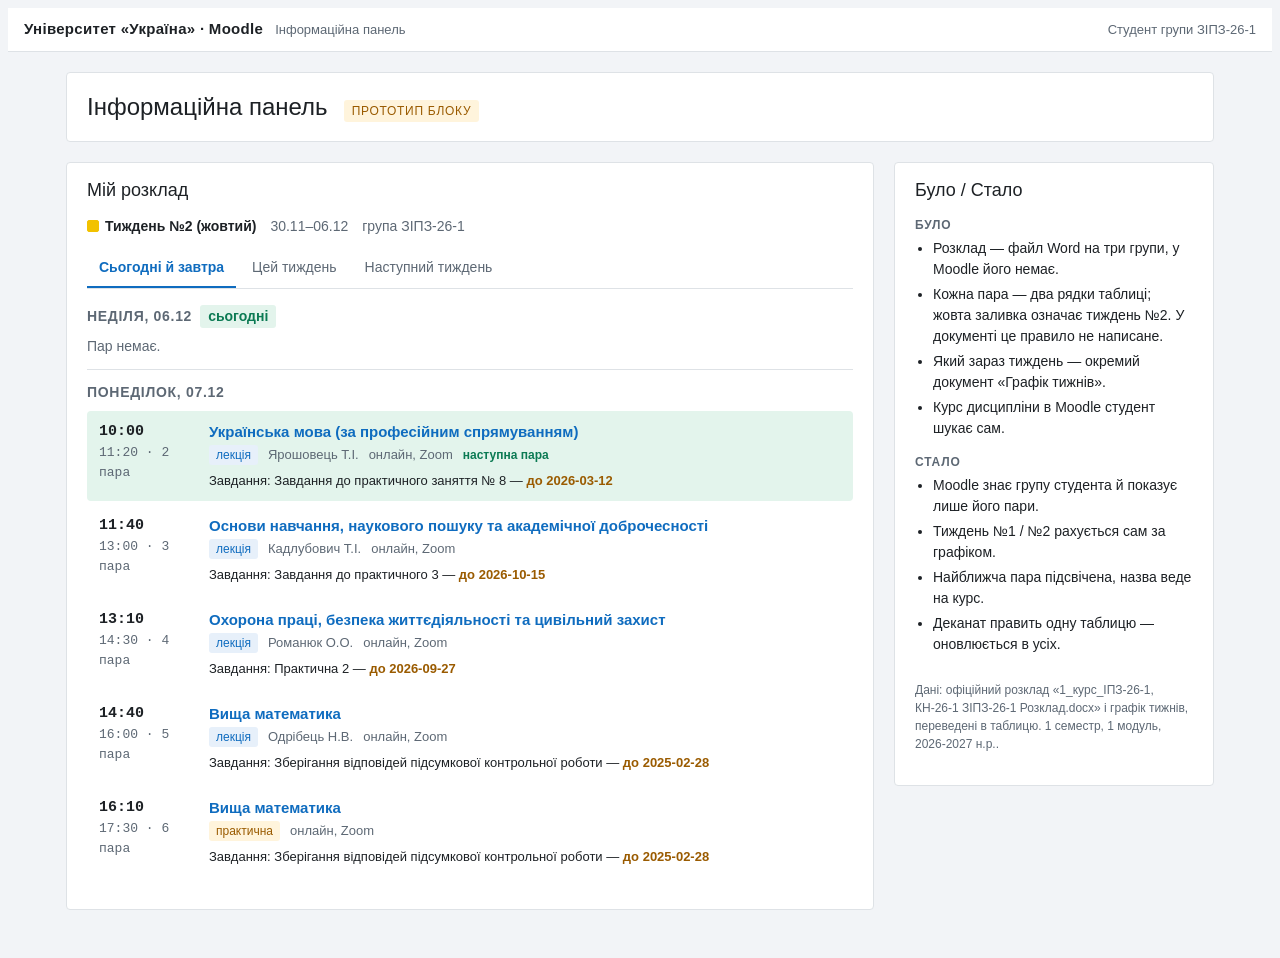
==== index.html @ c7595433 "Emit full index.html for GitHub Pages Co-Authored-By: Claude Opus 5.5 <noreply@anthropic.com>" ====
<!doctype html>
<html lang="uk">
<head>
<meta charset="utf-8">
<meta name="viewport" content="width=device-width, initial-scale=1">
</head>
<body>
<title>Мій розклад у Moodle</title>
<style>
/* Layout: кадр Moodle 3.8 Boost (навбар + заголовок сторінки + блоки), у центрі — новий блок «Мій розклад»; праворуч — «Було / Стало». */
:root {
  --bg: #f2f4f7;
  --surface: #ffffff;
  --line: #dee2e6;
  --fg: #1d2125;
  --muted: #5d6874;
  --accent: #0f6cbf;
  --accent-soft: #e7f0fa;
  --now: #0b7a53;
  --now-soft: #e3f4ec;
  --warn: #9a5b00;
  --warn-soft: #fff4dc;
  --yellow: #f2c200;
  --font: -apple-system, BlinkMacSystemFont, "Segoe UI", Roboto, "Helvetica Neue", Arial, sans-serif;
  --mono: "SFMono-Regular", Consolas, "Liberation Mono", monospace;
}
@media (prefers-color-scheme: dark) {
  :root:not([data-theme="light"]) {
    --bg: #15191e; --surface: #1e242b; --line: #333c46; --fg: #e6e9ec; --muted: #9aa5b1;
    --accent: #6cb1ff; --accent-soft: #1d3149; --now: #4fd1a0; --now-soft: #173a2e;
    --warn: #f0b860; --warn-soft: #3a2e17; --yellow: #d9ae00; color-scheme: dark;
  }
}
:root[data-theme="dark"] {
  --bg: #15191e; --surface: #1e242b; --line: #333c46; --fg: #e6e9ec; --muted: #9aa5b1;
  --accent: #6cb1ff; --accent-soft: #1d3149; --now: #4fd1a0; --now-soft: #173a2e;
  --warn: #f0b860; --warn-soft: #3a2e17; --yellow: #d9ae00; color-scheme: dark;
}
* { box-sizing: border-box; }
body { background: var(--bg); color: var(--fg); font: 15px/1.5 var(--font); }
a { color: var(--accent); }
a:focus-visible, button:focus-visible { outline: 2px solid var(--accent); outline-offset: 2px; }

.navbar { background: var(--surface); border-bottom: 1px solid var(--line); padding: 10px 16px; display: flex; align-items: center; gap: 12px; flex-wrap: wrap; }
.brand { font-weight: 700; letter-spacing: .02em; }
.crumbs { color: var(--muted); font-size: 13px; }
.navbar .user { margin-left: auto; color: var(--muted); font-size: 13px; }

.page { max-width: 1180px; margin: 0 auto; padding-inline: 16px; padding-block: 20px 40px; display: grid; grid-template-columns: minmax(0, 1fr) 320px; gap: 20px; align-items: start; }
@media (max-width: 900px) { .page { grid-template-columns: minmax(0, 1fr); } }

.header { grid-column: 1 / -1; background: var(--surface); border: 1px solid var(--line); border-radius: 4px; padding: 16px 20px; display: flex; flex-wrap: wrap; gap: 6px 16px; align-items: baseline; }
.header h1 { margin: 0; font-size: 24px; font-weight: 500; text-wrap: balance; }
.header .pill { font-size: 12px; text-transform: uppercase; letter-spacing: .06em; background: var(--warn-soft); color: var(--warn); padding: 2px 8px; border-radius: 3px; }

.block { background: var(--surface); border: 1px solid var(--line); border-radius: 4px; min-width: 0; }
.block > h2 { margin: 0; padding: 14px 20px 0; font-size: 18px; font-weight: 500; }
.block-body { padding: 12px 20px 20px; }

.weekline { display: flex; flex-wrap: wrap; gap: 8px 14px; align-items: center; color: var(--muted); font-size: 14px; }
.weekchip { display: inline-flex; align-items: center; gap: 6px; font-weight: 600; color: var(--fg); }
.weekchip i { width: 12px; height: 12px; border-radius: 2px; border: 1px solid var(--line); display: inline-block; }
.weekchip i.w2 { background: var(--yellow); border-color: var(--yellow); }
.weekchip i.w1 { background: var(--surface); }

.tabs { display: flex; gap: 4px; border-bottom: 1px solid var(--line); margin-block: 12px 4px; flex-wrap: wrap; }
.tabs button { font: inherit; font-size: 14px; background: none; border: 0; border-bottom: 2px solid transparent; padding: 8px 12px; color: var(--muted); cursor: pointer; }
.tabs button[aria-selected="true"] { color: var(--accent); border-bottom-color: var(--accent); font-weight: 600; }

.day { padding-block: 12px; border-bottom: 1px solid var(--line); }
.day:last-child { border-bottom: 0; }
.day h3 { margin: 0 0 8px; font-size: 14px; font-weight: 600; text-transform: uppercase; letter-spacing: .05em; color: var(--muted); display: flex; gap: 8px; align-items: center; }
.day h3 .today { color: var(--now); background: var(--now-soft); text-transform: none; letter-spacing: 0; font-weight: 600; padding: 1px 8px; border-radius: 3px; }
.empty { color: var(--muted); font-size: 14px; margin: 0; }

.lesson { display: grid; grid-template-columns: 96px minmax(0, 1fr); gap: 4px 14px; padding: 10px 12px; border-radius: 4px; }
.lesson + .lesson { margin-top: 4px; }
.lesson.next { background: var(--now-soft); }
.lesson.past { opacity: .55; }
.time { font-family: var(--mono); font-variant-numeric: tabular-nums; font-size: 13px; color: var(--muted); }
.time b { display: block; color: var(--fg); font-size: 15px; font-weight: 600; }
.what { min-width: 0; }
.what a.title, .what span.title { font-weight: 600; text-decoration: none; }
.what a.title:hover { text-decoration: underline; }
.meta { display: flex; flex-wrap: wrap; gap: 6px 10px; align-items: center; font-size: 13px; color: var(--muted); margin-top: 2px; }
.kind { font-size: 12px; padding: 1px 7px; border-radius: 3px; background: var(--accent-soft); color: var(--accent); }
.kind.prac { background: var(--warn-soft); color: var(--warn); }
.nowtag { font-size: 12px; font-weight: 700; color: var(--now); }
.task { margin-top: 6px; font-size: 13px; }
.task b { color: var(--warn); }

.aside { display: grid; gap: 20px; }
.compare { display: grid; gap: 14px; font-size: 14px; }
.compare h4 { margin: 0 0 4px; font-size: 12px; text-transform: uppercase; letter-spacing: .07em; color: var(--muted); }
.compare ul { margin: 0; padding-left: 18px; display: grid; gap: 4px; }
.source { font-size: 12px; color: var(--muted); word-break: break-word; }
@media (prefers-reduced-motion: no-preference) { .tabs button { transition: color .15s, border-color .15s; } }
</style>

<nav class="navbar">
  <span class="brand">Університет «Україна» · Moodle</span>
  <span class="crumbs">Інформаційна панель</span>
  <span class="user" id="who"></span>
</nav>

<main class="page">
  <header class="header">
    <h1>Інформаційна панель</h1>
    <span class="pill">Прототип блоку</span>
  </header>

  <section class="block" aria-labelledby="h-rozklad">
    <h2 id="h-rozklad">Мій розклад</h2>
    <div class="block-body">
      <div class="weekline" id="weekline"></div>
      <div class="tabs" role="tablist">
        <button role="tab" id="tab-today" aria-selected="true" data-view="today">Сьогодні й завтра</button>
        <button role="tab" id="tab-week" aria-selected="false" data-view="week">Цей тиждень</button>
        <button role="tab" id="tab-next" aria-selected="false" data-view="next">Наступний тиждень</button>
      </div>
      <div id="days"></div>
    </div>
  </section>

  <aside class="aside">
    <section class="block" aria-labelledby="h-compare">
      <h2 id="h-compare">Було / Стало</h2>
      <div class="block-body compare">
        <div>
          <h4>Було</h4>
          <ul>
            <li>Розклад — файл Word на три групи, у Moodle його немає.</li>
            <li>Кожна пара — два рядки таблиці; жовта заливка означає тиждень №2. У документі це правило не написане.</li>
            <li>Який зараз тиждень — окремий документ «Графік тижнів».</li>
            <li>Курс дисципліни в Moodle студент шукає сам.</li>
          </ul>
        </div>
        <div>
          <h4>Стало</h4>
          <ul>
            <li>Moodle знає групу студента й показує лише його пари.</li>
            <li>Тиждень №1 / №2 рахується сам за графіком.</li>
            <li>Найближча пара підсвічена, назва веде на курс.</li>
            <li>Деканат править одну таблицю — оновлюється в усіх.</li>
          </ul>
        </div>
        <p class="source" id="source"></p>
      </div>
    </section>
  </aside>
</main>

<script>
const DATA = {"group": "ЗІПЗ-26-1", "moodle": "https://vo.uu.edu.ua", "semester": {"name": "1 семестр, 1 модуль, 2026-2027 н.р.", "starts": "2026-09-02", "ends": "2026-12-13"}, "bells": {"1": "08:30-09:50", "2": "10:00-11:20", "3": "11:40-13:00", "4": "13:10-14:30", "5": "14:40-16:00", "6": "16:10-17:30"}, "weeks": [{"start": "2026-09-02", "end": "2026-09-06", "week": 1}, {"start": "2026-09-07", "end": "2026-09-13", "week": 2}, {"start": "2026-09-14", "end": "2026-09-20", "week": 1}, {"start": "2026-09-21", "end": "2026-09-27", "week": 2}, {"start": "2026-09-28", "end": "2026-10-04", "week": 1}, {"start": "2026-10-05", "end": "2026-10-11", "week": 2}, {"start": "2026-10-12", "end": "2026-10-18", "week": 1}, {"start": "2026-10-19", "end": "2026-10-25", "week": 2}, {"start": "2026-10-26", "end": "2026-11-01", "week": 1}, {"start": "2026-11-02", "end": "2026-11-08", "week": 2}, {"start": "2026-11-09", "end": "2026-11-15", "week": 1}, {"start": "2026-11-16", "end": "2026-11-22", "week": 2}, {"start": "2026-11-23", "end": "2026-11-29", "week": 1}, {"start": "2026-11-30", "end": "2026-12-06", "week": 2}, {"start": "2026-12-07", "end": "2026-12-13", "week": 1}], "lessons": [{"day": "пн", "pair": 2, "week": 1, "discipline": "Українська мова (за професійним спрямуванням)", "kind": "лекція", "teacher": "Ярошовець Т.І.", "online": true, "course": 22024, "task": {"title": "Завдання до практичного заняття № 8", "due": "2026-03-12T23:00:00+02:00"}}, {"day": "пн", "pair": 2, "week": 2, "discipline": "Інформаційні технології", "kind": "лекція", "teacher": "Богун Р.І.", "online": true, "course": 21498, "task": {"title": "Практична робота №1", "due": "2026-10-04T23:59:00+03:00"}}, {"day": "пн", "pair": 3, "week": null, "discipline": "Основи навчання, наукового пошуку та академічної доброчесності", "kind": "лекція", "teacher": "Кадлубович Т.І.", "online": true, "course": 30426, "task": {"title": "Завдання до практичного 3", "due": "2026-10-15T16:00:00+03:00"}}, {"day": "пн", "pair": 4, "week": null, "discipline": "Охорона праці, безпека життєдіяльності та цивільний захист", "kind": "лекція", "teacher": "Романюк О.О.", "online": true, "course": 21254, "task": {"title": "Практична 2", "due": "2026-09-27T23:59:00+03:00"}}, {"day": "пн", "pair": 5, "week": null, "discipline": "Вища математика", "kind": "лекція", "teacher": "Одрібець Н.В.", "online": true, "course": 213, "task": {"title": "Зберігання відповідей підсумкової контрольної роботи", "due": "2025-02-28T23:59:00+02:00"}}, {"day": "пн", "pair": 6, "week": null, "discipline": "Вища математика", "kind": "практична", "teacher": "", "online": true, "course": 213, "task": {"title": "Зберігання відповідей підсумкової контрольної роботи", "due": "2025-02-28T23:59:00+02:00"}}, {"day": "вт", "pair": 2, "week": null, "discipline": "Основи програмування", "kind": "лекція", "teacher": "Веденєєва О.А.", "online": true, "course": 18347, "task": null}, {"day": "ср", "pair": 2, "week": 1, "discipline": "Інформаційні технології", "kind": "практична", "teacher": "Богун Р.І.", "online": true, "course": 21498, "task": {"title": "Практична робота №1", "due": "2026-10-04T23:59:00+03:00"}}, {"day": "ср", "pair": 2, "week": 2, "discipline": "Охорона праці, безпека життєдіяльності та цивільний захист", "kind": "практична", "teacher": "Романюк О.О.", "online": true, "course": 21254, "task": {"title": "Практична 2", "due": "2026-09-27T23:59:00+03:00"}}, {"day": "ср", "pair": 3, "week": 1, "discipline": "Українська мова (за професійним спрямуванням)", "kind": "практична", "teacher": "Калинюк Н.В.", "online": true, "course": 22024, "task": {"title": "Завдання до практичного заняття № 8", "due": "2026-03-12T23:00:00+02:00"}}, {"day": "чт", "pair": 2, "week": null, "discipline": "Основи програмування", "kind": "практична", "teacher": "Веденєєва О.А.", "online": true, "course": 18347, "task": null}, {"day": "чт", "pair": 3, "week": 1, "discipline": "Основи навчання, наукового пошуку та академічної доброчесності", "kind": "практична", "teacher": "Кадлубович Т.І.", "online": true, "course": 30426, "task": {"title": "Завдання до практичного 3", "due": "2026-10-15T16:00:00+03:00"}}, {"day": "чт", "pair": 4, "week": 1, "discipline": "Вступ до спеціальності ІПЗ", "kind": "практична", "teacher": "Чорнокозинський К.С.", "online": true, "course": 30083, "task": {"title": "[Командна Лабораторна] №1 Формування команди та паспорт продукту", "due": "2026-10-15T00:00:00+03:00"}}, {"day": "чт", "pair": 5, "week": null, "discipline": "Вступ до спеціальності ІПЗ", "kind": "лекція", "teacher": "Чорнокозинський К.С.", "online": true, "course": 30083, "task": {"title": "[Командна Лабораторна] №1 Формування команди та паспорт продукту", "due": "2026-10-15T00:00:00+03:00"}}, {"day": "пт", "pair": 3, "week": 2, "discipline": "Іноземна мова", "kind": "практична", "teacher": "Калинюк Н.В.", "online": true, "course": 30916, "task": {"title": "Task 1 Read and translate the text 1. Make a colour analysis of this text. Make up a list of key/unknown words (phrases) to the text. Complete all tasks and attach them as separate files.", "due": "2026-11-01T00:00:00+02:00"}}], "source": "1_курс_ІПЗ-26-1, КН-26-1 ЗІПЗ-26-1 Розклад.docx"};
const DAYS = ["пн", "вт", "ср", "чт", "пт", "сб", "нд"];
const DAY_NAMES = ["Понеділок", "Вівторок", "Середа", "Четвер", "Пʼятниця", "Субота", "Неділя"];
const pad = n => String(n).padStart(2, "0");
const ymd = d => `${d.getFullYear()}-${pad(d.getMonth() + 1)}-${pad(d.getDate())}`;
const dm = d => `${pad(d.getDate())}.${pad(d.getMonth() + 1)}`;
const addDays = (d, n) => { const x = new Date(d); x.setDate(x.getDate() + n); return x; };
const mondayOf = d => addDays(new Date(d.getFullYear(), d.getMonth(), d.getDate()), -((d.getDay() + 6) % 7));
const esc = s => String(s).replace(/[&<>"]/g, c => ({ "&": "&amp;", "<": "&lt;", ">": "&gt;", '"': "&quot;" }[c]));

function weekNo(d) {
  const key = ymd(d);
  const p = DATA.weeks.find(w => w.start <= key && key <= w.end);
  return p ? p.week : null;
}
function inSemester(d) { const k = ymd(d); return DATA.semester.starts <= k && k <= DATA.semester.ends; }

function lessonsOn(d) {
  if (!inSemester(d)) return null;
  const wn = weekNo(d);
  const code = DAYS[(d.getDay() + 6) % 7];
  return DATA.lessons
    .filter(l => l.day === code && (l.week == null || l.week === wn))
    .sort((a, b) => a.pair - b.pair);
}

function bell(pair) { const [s, e] = String(DATA.bells[pair] || "").split("-"); return { s: s || "", e: e || "" }; }

function startAt(d, pair) { const [h, m] = bell(pair).s.split(":").map(Number); const x = new Date(d); x.setHours(h, m, 0, 0); return x; }
function endAt(d, pair) { const [h, m] = bell(pair).e.split(":").map(Number); const x = new Date(d); x.setHours(h, m, 0, 0); return x; }

function renderDay(d, now, nextKey) {
  const list = lessonsOn(d);
  const isToday = ymd(d) === ymd(now);
  const head = `<h3>${DAY_NAMES[(d.getDay() + 6) % 7]}, ${dm(d)}${isToday ? ' <span class="today">сьогодні</span>' : ""}</h3>`;
  if (list === null) return `<div class="day">${head}<p class="empty">Поза межами семестру в графіку.</p></div>`;
  if (!list.length) return `<div class="day">${head}<p class="empty">Пар немає.</p></div>`;
  const rows = list.map(l => {
    const b = bell(l.pair);
    const key = `${ymd(d)}#${l.pair}`;
    const past = endAt(d, l.pair) < now;
    const cls = key === nextKey ? "lesson next" : past ? "lesson past" : "lesson";
    const title = l.course
      ? `<a class="title" href="${DATA.moodle}/course/view.php?id=${l.course}" target="_blank" rel="noopener">${esc(l.discipline)}</a>`
      : `<span class="title">${esc(l.discipline)}</span>`;
    const kind = `<span class="kind${/практ|лаб/.test(l.kind) ? " prac" : ""}">${esc(l.kind)}</span>`;
    const teacher = l.teacher ? `<span>${esc(l.teacher)}</span>` : "";
    const online = l.online ? `<span>онлайн, Zoom</span>` : "";
    const tag = key === nextKey ? `<span class="nowtag">${startAt(d, l.pair) <= now ? "іде зараз" : "наступна пара"}</span>` : "";
    const task = l.task ? `<div class="task">Завдання: ${esc(l.task.title)} — <b>до ${esc(String(l.task.due).slice(0, 10))}</b></div>` : "";
    return `<div class="${cls}">
      <div class="time"><b>${b.s}</b>${b.e} · ${l.pair} пара</div>
      <div class="what">${title}<div class="meta">${kind}${teacher}${online}${tag}</div>${task}</div>
    </div>`;
  }).join("");
  return `<div class="day">${head}${rows}</div>`;
}

function findNext(now) {
  for (let i = 0; i < 21; i++) {
    const d = addDays(new Date(now.getFullYear(), now.getMonth(), now.getDate()), i);
    const list = lessonsOn(d) || [];
    for (const l of list) if (endAt(d, l.pair) >= now) return `${ymd(d)}#${l.pair}`;
  }
  return null;
}

let view = "today";
try { view = localStorage.getItem("rozklad-view") || "today"; } catch (e) {}

function render() {
  const now = new Date();
  const nextKey = findNext(now);
  const mon = mondayOf(now);
  let dates;
  if (view === "today") dates = [now, addDays(now, 1)];
  else if (view === "week") dates = [0, 1, 2, 3, 4, 5].map(i => addDays(mon, i));
  else dates = [0, 1, 2, 3, 4, 5].map(i => addDays(mon, 7 + i));

  const ref = view === "next" ? addDays(mon, 7) : now;
  const wn = weekNo(ref);
  const wm = mondayOf(ref);
  const chip = wn
    ? `<span class="weekchip"><i class="w${wn}"></i>Тиждень №${wn}${wn === 2 ? " (жовтий)" : " (білий)"}</span>`
    : `<span class="weekchip">Тиждень поза графіком</span>`;
  document.getElementById("weekline").innerHTML =
    `${chip}<span>${dm(wm)}–${dm(addDays(wm, 6))}</span><span>група ${esc(DATA.group)}</span>`;

  document.getElementById("days").innerHTML = dates.map(d => renderDay(d, now, nextKey)).join("");
  document.querySelectorAll(".tabs button").forEach(b => b.setAttribute("aria-selected", String(b.dataset.view === view)));
}

document.querySelectorAll(".tabs button").forEach(b => b.addEventListener("click", () => {
  view = b.dataset.view;
  try { localStorage.setItem("rozklad-view", view); } catch (e) {}
  render();
}));

document.getElementById("who").textContent = `Студент групи ${DATA.group}`;
document.getElementById("source").textContent =
  `Дані: офіційний розклад «${DATA.source}» і графік тижнів, переведені в таблицю. ${DATA.semester.name}.`;
render();
setInterval(render, 60000);
</script>

</body>
</html>
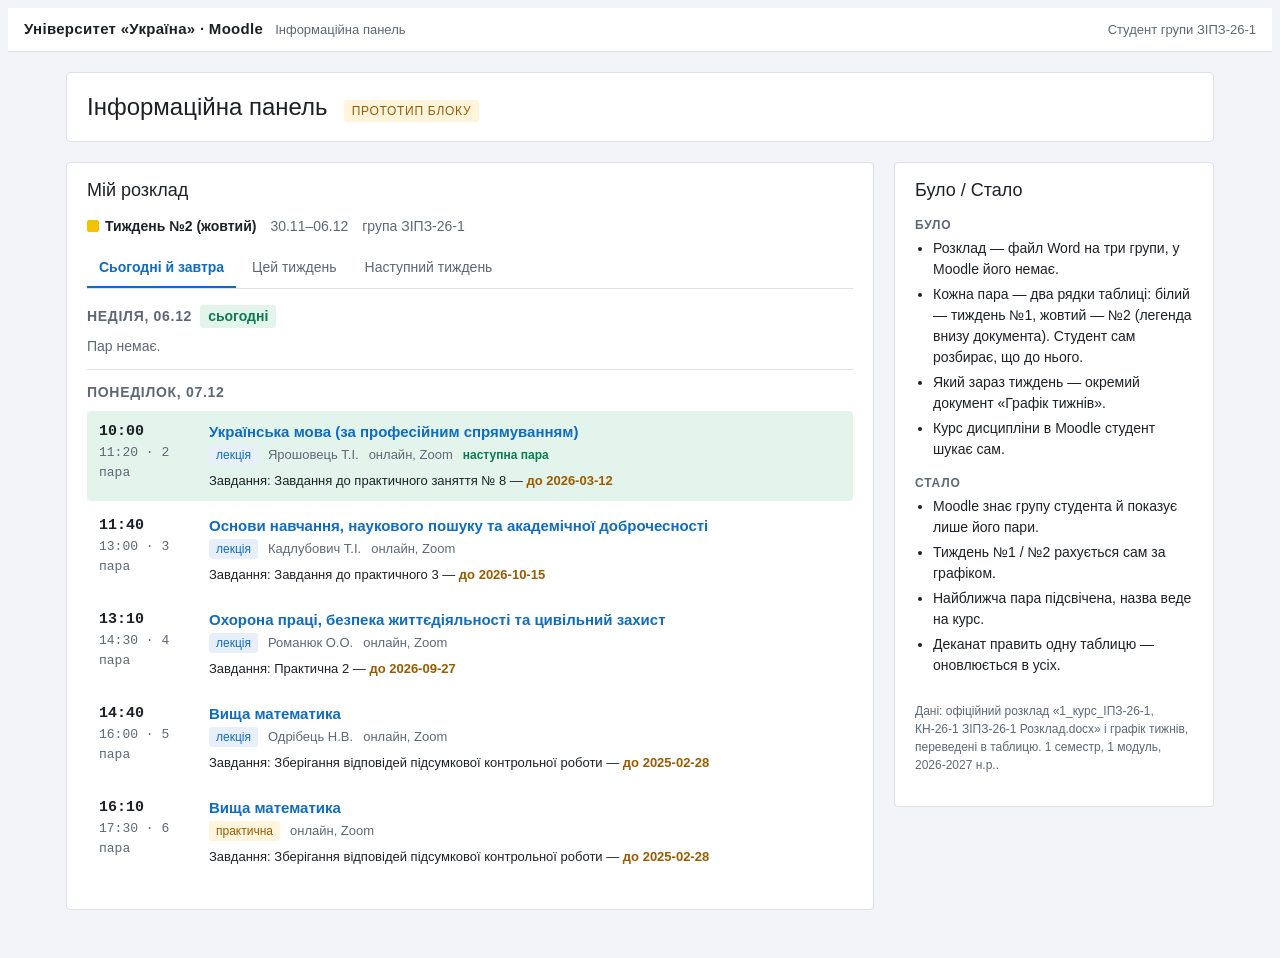
==== commit e046b8c3: "Timetable portal prototype: methodist, teacher and student roles kabinet.html (artifact) / admin.htm" ====
--- a/index.html
+++ b/index.html
@@ -130,7 +130,7 @@
           <h4>Було</h4>
           <ul>
             <li>Розклад — файл Word на три групи, у Moodle його немає.</li>
-            <li>Кожна пара — два рядки таблиці; жовта заливка означає тиждень №2. У документі це правило не написане.</li>
+            <li>Кожна пара — два рядки таблиці: білий — тиждень №1, жовтий — №2 (легенда внизу документа). Студент сам розбирає, що до нього.</li>
             <li>Який зараз тиждень — окремий документ «Графік тижнів».</li>
             <li>Курс дисципліни в Moodle студент шукає сам.</li>
           </ul>
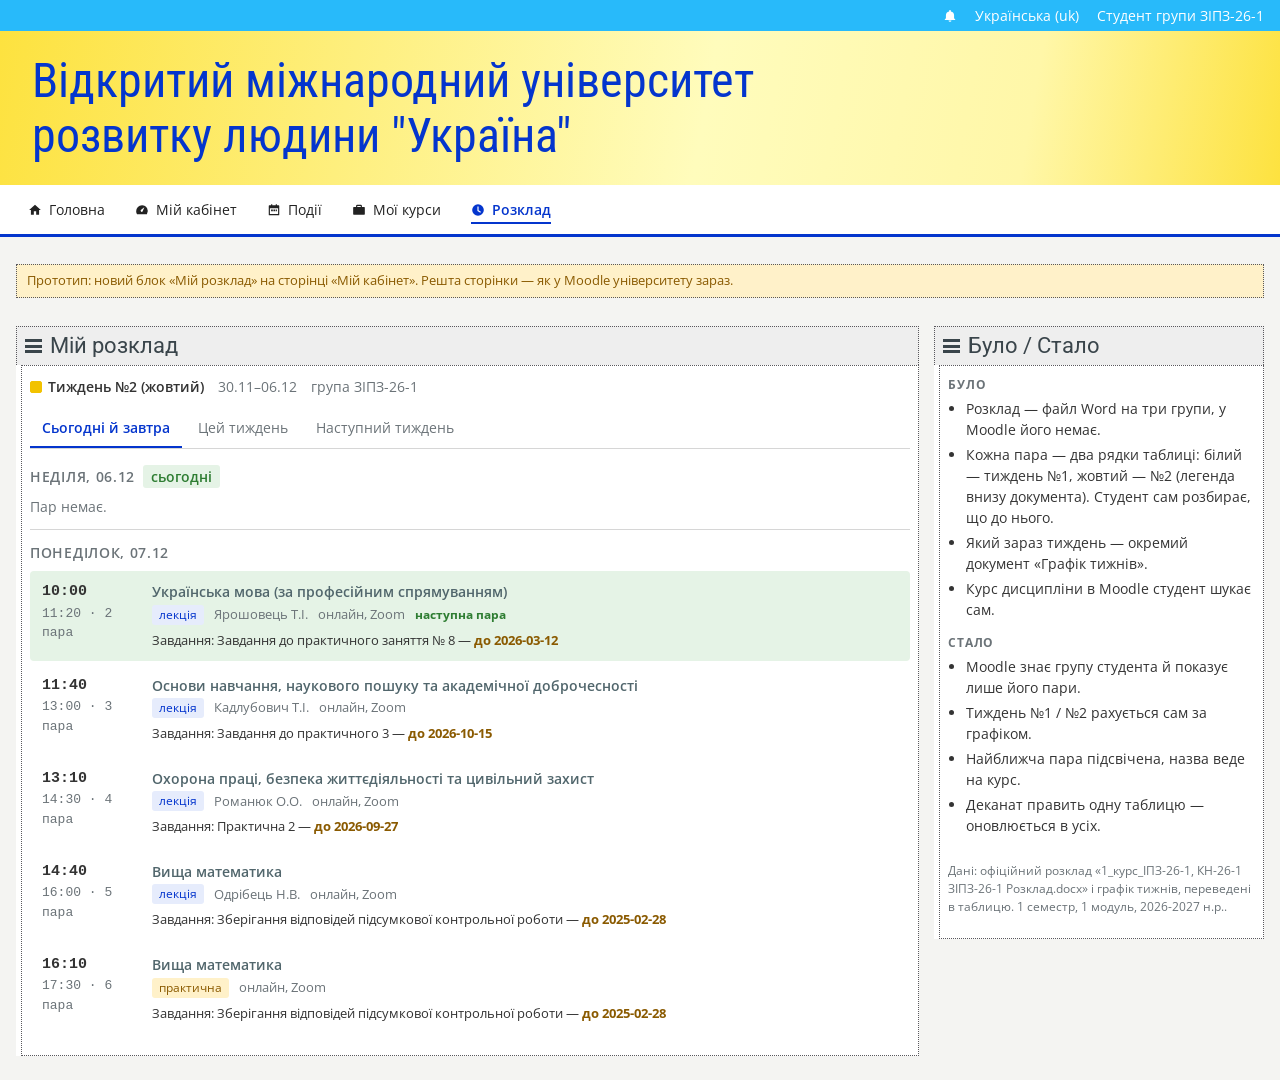
==== commit 90addd28: "Restyle prototype to match vo.uu.edu.ua theme Colours, fonts and layout taken from the live site: cy" ====
--- a/index.html
+++ b/index.html
@@ -6,57 +6,92 @@
 </head>
 <body>
 <title>Мій розклад у Moodle</title>
+<link rel="preconnect" href="https://fonts.googleapis.com">
+<link rel="stylesheet" href="https://fonts.googleapis.com/css2?family=Open+Sans:wght@400;600;700&family=Roboto:wght@400;500&family=Roboto+Condensed&display=swap">
 <style>
-/* Layout: кадр Moodle 3.8 Boost (навбар + заголовок сторінки + блоки), у центрі — новий блок «Мій розклад»; праворуч — «Було / Стало». */
+/* Тема vo.uu.edu.ua (Moodle 3.8, тема університету — не Boost). Значення зняті з
+   https://vo.uu.edu.ua/my/ 06.10.2026: бірюзова смуга, жовта шапка, біле меню з синьою
+   лінією, блоки з сірим заголовком і пунктирною рамкою. Оригінал лише світлий —
+   прототип теж свідомо однотемний. */
 :root {
-  --bg: #f2f4f7;
+  color-scheme: light;
+  --bg: #f4f4f2;
   --surface: #ffffff;
-  --line: #dee2e6;
-  --fg: #1d2125;
-  --muted: #5d6874;
-  --accent: #0f6cbf;
-  --accent-soft: #e7f0fa;
-  --now: #0b7a53;
-  --now-soft: #e3f4ec;
-  --warn: #9a5b00;
-  --warn-soft: #fff4dc;
+  --sunk: #eeeeee;
+  --line: #d6d6d6;
+  --dots: #59585d;
+  --fg: #333333;
+  --muted: #6b7378;
+  --heading: #3a454b;
+  --link: #51666c;
+  --accent: #0435cd;
+  --accent-soft: #e6ecfc;
+  --topbar: #28bafa;
+  --banner: #fffcbc;
+  --banner-deep: #fde23f;
+  --btn: #51666c;
+  --btn-green: #4caf50;
+  --event: #ffd3bd;
+  --now: #2e7d32;
+  --now-soft: #e5f3e6;
+  --warn: #8a5a00;
+  --warn-soft: #fff1c9;
+  --bad: #c62828;
+  --bad-soft: #fde4e1;
   --yellow: #f2c200;
-  --font: -apple-system, BlinkMacSystemFont, "Segoe UI", Roboto, "Helvetica Neue", Arial, sans-serif;
-  --mono: "SFMono-Regular", Consolas, "Liberation Mono", monospace;
-}
-@media (prefers-color-scheme: dark) {
-  :root:not([data-theme="light"]) {
-    --bg: #15191e; --surface: #1e242b; --line: #333c46; --fg: #e6e9ec; --muted: #9aa5b1;
-    --accent: #6cb1ff; --accent-soft: #1d3149; --now: #4fd1a0; --now-soft: #173a2e;
-    --warn: #f0b860; --warn-soft: #3a2e17; --yellow: #d9ae00; color-scheme: dark;
-  }
-}
-:root[data-theme="dark"] {
-  --bg: #15191e; --surface: #1e242b; --line: #333c46; --fg: #e6e9ec; --muted: #9aa5b1;
-  --accent: #6cb1ff; --accent-soft: #1d3149; --now: #4fd1a0; --now-soft: #173a2e;
-  --warn: #f0b860; --warn-soft: #3a2e17; --yellow: #d9ae00; color-scheme: dark;
+  --yellow-soft: #fff6c4;
+  --font: "Open Sans", "Segoe UI", Arial, sans-serif;
+  --font-head: "Roboto", "Segoe UI", Arial, sans-serif;
+  --font-brand: "Roboto Condensed", "Arial Narrow", Arial, sans-serif;
+  --mono: Consolas, "Liberation Mono", monospace;
 }
 * { box-sizing: border-box; }
-body { background: var(--bg); color: var(--fg); font: 15px/1.5 var(--font); }
-a { color: var(--accent); }
-a:focus-visible, button:focus-visible { outline: 2px solid var(--accent); outline-offset: 2px; }
-
-.navbar { background: var(--surface); border-bottom: 1px solid var(--line); padding: 10px 16px; display: flex; align-items: center; gap: 12px; flex-wrap: wrap; }
-.brand { font-weight: 700; letter-spacing: .02em; }
-.crumbs { color: var(--muted); font-size: 13px; }
-.navbar .user { margin-left: auto; color: var(--muted); font-size: 13px; }
-
-.page { max-width: 1180px; margin: 0 auto; padding-inline: 16px; padding-block: 20px 40px; display: grid; grid-template-columns: minmax(0, 1fr) 320px; gap: 20px; align-items: start; }
+body { background: var(--bg); color: var(--fg); font: 14.4px/1.5 var(--font); margin: 0; }
+a { color: var(--link); }
+button, input, select { font: inherit; color: inherit; }
+:focus-visible { outline: 2px solid var(--accent); outline-offset: 2px; }
+.ic { width: 1em; height: 1em; vertical-align: -0.125em; fill: currentColor; flex: none; }
+
+/* Бірюзова смуга */
+.topbar { background: var(--topbar); color: #fff; font-size: 14px; display: flex; justify-content: flex-end; align-items: center; gap: 18px; padding-inline: 16px; padding-block: 5px; flex-wrap: wrap; }
+.topbar .avatar { width: 22px; height: 22px; border-radius: 50%; background: #e9eef1; display: inline-block; vertical-align: middle; margin-left: 6px; }
+.topbar .status { display: inline-flex; align-items: center; gap: 6px; }
+.dot { width: 8px; height: 8px; border-radius: 50%; background: #cfd8dc; display: inline-block; }
+.dot.live { background: #b9f6ca; box-shadow: 0 0 0 2px rgba(255,255,255,.35); }
+
+/* Жовта шапка */
+.banner { background: linear-gradient(100deg, var(--banner-deep) 0%, var(--banner) 55%, #fff7a8 80%, var(--banner-deep) 100%); padding-inline: 32px; padding-block: 22px; }
+.banner h1 { margin: 0; color: var(--accent); font: 400 clamp(24px, 4.2vw, 48px)/1.15 var(--font-brand); text-wrap: balance; }
+
+/* Біле меню з синьою лінією */
+.menubar { background: var(--surface); border-bottom: 3px solid var(--accent); display: flex; flex-wrap: wrap; align-items: center; gap: 4px 30px; padding-inline: 28px; padding-block: 10px; }
+.menubar a, .menubar button { color: #222; text-decoration: none; display: inline-flex; align-items: center; gap: 7px; font-size: 14px; background: none; border: 0; padding: 4px 0; cursor: pointer; }
+.menubar a:hover, .menubar button:hover { color: var(--accent); }
+.menubar [aria-current="page"], .menubar [aria-pressed="true"] { color: var(--accent); font-weight: 600; box-shadow: inset 0 -2px 0 var(--accent); }
+.menubar .spacer { margin-left: auto; }
+.btn-green { background: var(--btn-green); color: #fff; border: 0; border-radius: 3px; padding: 6px 10px; font-size: 14px; }
+
+/* Блоки Moodle */
+.block, .card { background: var(--surface); min-width: 0; margin: 0; }
+.block > h2, .card > h2 { margin: 0; background: var(--sunk); border: 1px dotted var(--dots); border-bottom: 0; padding: 5px 8px; font: 400 22px/1.3 var(--font-head); color: var(--heading); display: flex; align-items: center; gap: 8px; }
+.block-body, .card-body { border: 1px dotted var(--dots); margin-left: 5px; padding: 10px 8px; background: var(--surface); }
+.btn { border: 0; background: var(--btn); color: #fff; border-radius: 5px; padding: 6px 12px; cursor: pointer; font-size: 14px; }
+.btn.primary { background: var(--btn-green); }
+.btn.danger { background: var(--bad); }
+.btn:disabled { opacity: .5; cursor: not-allowed; }
+select, input[type="text"] { background: var(--surface); border: 1px solid #ced4da; border-radius: 3px; padding: 5px 8px; min-width: 0; }
+.note { font-size: 13px; color: var(--muted); margin: 0; }
+.footer { text-align: center; font-size: 12px; color: var(--muted); padding-block: 24px; }
+/* «≡» перед заголовком блоку, як у «Огляд курсу» */
+.block > h2::before, .card > h2::before { content: ""; width: 17px; height: 14px; flex: none; background:
+  linear-gradient(currentColor 0 0) top / 100% 3px no-repeat,
+  linear-gradient(currentColor 0 0) center / 100% 3px no-repeat,
+  linear-gradient(currentColor 0 0) bottom / 100% 3px no-repeat; }
+
+/* Layout: кадр vo.uu.edu.ua — смуга, шапка, меню; ліворуч новий блок «Мій розклад», праворуч колонка блоків. */
+.page { margin: 0; padding-inline: 16px; padding-block: 14px 24px; display: grid; grid-template-columns: minmax(0, 1fr) 330px; gap: 15px; align-items: start; }
 @media (max-width: 900px) { .page { grid-template-columns: minmax(0, 1fr); } }
-
-.header { grid-column: 1 / -1; background: var(--surface); border: 1px solid var(--line); border-radius: 4px; padding: 16px 20px; display: flex; flex-wrap: wrap; gap: 6px 16px; align-items: baseline; }
-.header h1 { margin: 0; font-size: 24px; font-weight: 500; text-wrap: balance; }
-.header .pill { font-size: 12px; text-transform: uppercase; letter-spacing: .06em; background: var(--warn-soft); color: var(--warn); padding: 2px 8px; border-radius: 3px; }
-
-.block { background: var(--surface); border: 1px solid var(--line); border-radius: 4px; min-width: 0; }
-.block > h2 { margin: 0; padding: 14px 20px 0; font-size: 18px; font-weight: 500; }
-.block-body { padding: 12px 20px 20px; }
-
+.proto { grid-column: 1 / -1; font-size: 13px; background: var(--warn-soft); color: var(--warn); border: 1px dotted var(--dots); padding: 6px 10px; }
 .weekline { display: flex; flex-wrap: wrap; gap: 8px 14px; align-items: center; color: var(--muted); font-size: 14px; }
 .weekchip { display: inline-flex; align-items: center; gap: 6px; font-weight: 600; color: var(--fg); }
 .weekchip i { width: 12px; height: 12px; border-radius: 2px; border: 1px solid var(--line); display: inline-block; }
@@ -97,17 +132,34 @@
 @media (prefers-reduced-motion: no-preference) { .tabs button { transition: color .15s, border-color .15s; } }
 </style>
 
-<nav class="navbar">
-  <span class="brand">Університет «Україна» · Moodle</span>
-  <span class="crumbs">Інформаційна панель</span>
-  <span class="user" id="who"></span>
+<svg width="0" height="0" style="position:absolute" aria-hidden="true">
+  <symbol id="i-home" viewBox="0 0 24 24"><path d="M12 3 2 12h3v8h5v-6h4v6h5v-8h3z"/></symbol>
+  <symbol id="i-gauge" viewBox="0 0 24 24"><path d="M12 4A10 10 0 0 0 2 14c0 2 .6 3.9 1.6 5.4h16.8A10 10 0 0 0 12 4zm1 10.7a2 2 0 1 1-2-3.4l5-4z"/></symbol>
+  <symbol id="i-cal" viewBox="0 0 24 24"><path d="M7 2h2v2h6V2h2v2h3a1 1 0 0 1 1 1v15a1 1 0 0 1-1 1H4a1 1 0 0 1-1-1V5a1 1 0 0 1 1-1h3zM5 9v10h14V9zm2 2h3v3H7zm4 0h3v3h-3zm4 0h2v3h-2z"/></symbol>
+  <symbol id="i-case" viewBox="0 0 24 24"><path d="M9 3h6a2 2 0 0 1 2 2v2h4a1 1 0 0 1 1 1v11a1 1 0 0 1-1 1H3a1 1 0 0 1-1-1V8a1 1 0 0 1 1-1h4V5a2 2 0 0 1 2-2zm0 4h6V5H9z"/></symbol>
+  <symbol id="i-bars" viewBox="0 0 24 24"><path d="M3 5h18v2.5H3zm0 5.75h18v2.5H3zM3 16.5h18V19H3z"/></symbol>
+  <symbol id="i-bell" viewBox="0 0 24 24"><path d="M12 22a2.5 2.5 0 0 0 2.5-2.5h-5A2.5 2.5 0 0 0 12 22zm7-6v-5a7 7 0 0 0-5.5-6.8V3a1.5 1.5 0 0 0-3 0v1.2A7 7 0 0 0 5 11v5l-2 2v1h18v-1z"/></symbol>
+  <symbol id="i-user" viewBox="0 0 24 24"><path d="M12 12a5 5 0 1 0 0-10 5 5 0 0 0 0 10zm0 2c-5 0-9 2.5-9 5.5V22h18v-2.5C21 16.5 17 14 12 14z"/></symbol>
+  <symbol id="i-grid" viewBox="0 0 24 24"><path d="M3 3h18v18H3zm2 2v4h6V5zm8 0v4h6V5zM5 11v8h6v-8zm8 0v8h6v-8z"/></symbol>
+  <symbol id="i-clock" viewBox="0 0 24 24"><path d="M12 2a10 10 0 1 0 0 20 10 10 0 0 0 0-20zm1 10.6 4 2.4-1 1.7-5-3V6h2z"/></symbol>
+</svg>
+
+<div class="topbar">
+  <svg class="ic"><use href="#i-bell"></use></svg>
+  <span>Українська ‎(uk)‎</span>
+  <span id="who"></span>
+</div>
+<header class="banner"><h1>Відкритий міжнародний університет розвитку людини "Україна"</h1></header>
+<nav class="menubar">
+  <a href="#"><svg class="ic"><use href="#i-home"></use></svg>Головна</a>
+  <a href="#"><svg class="ic"><use href="#i-gauge"></use></svg>Мій кабінет</a>
+  <a href="#"><svg class="ic"><use href="#i-cal"></use></svg>Події</a>
+  <a href="#"><svg class="ic"><use href="#i-case"></use></svg>Мої курси</a>
+  <a href="#" aria-current="page"><svg class="ic"><use href="#i-clock"></use></svg>Розклад</a>
 </nav>
 
 <main class="page">
-  <header class="header">
-    <h1>Інформаційна панель</h1>
-    <span class="pill">Прототип блоку</span>
-  </header>
+  <p class="proto">Прототип: новий блок «Мій розклад» на сторінці «Мій кабінет». Решта сторінки — як у Moodle університету зараз.</p>
 
   <section class="block" aria-labelledby="h-rozklad">
     <h2 id="h-rozklad">Мій розклад</h2>
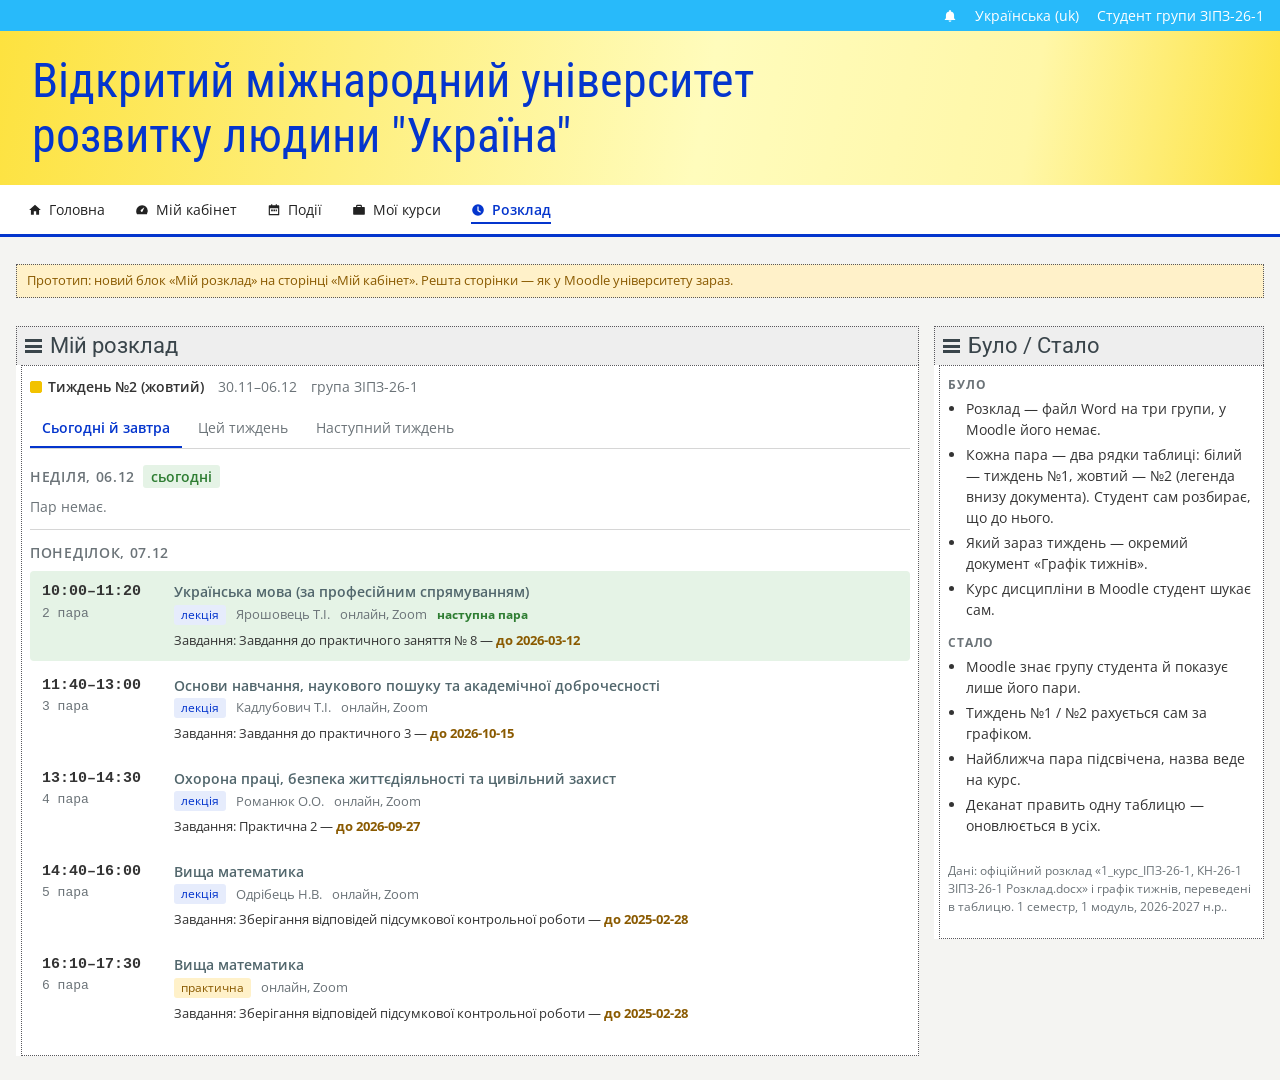
==== commit 9fc7f50a: "Fix hidden sections on GitHub Pages and time column layout Pages has no [hidden] reset, so all three" ====
--- a/index.html
+++ b/index.html
@@ -87,6 +87,8 @@
   linear-gradient(currentColor 0 0) top / 100% 3px no-repeat,
   linear-gradient(currentColor 0 0) center / 100% 3px no-repeat,
   linear-gradient(currentColor 0 0) bottom / 100% 3px no-repeat; }
+/* Артефакт claude.ai додає це правило сам, GitHub Pages — ні: без нього приховані розділи видно. */
+[hidden] { display: none !important; }
 
 /* Layout: кадр vo.uu.edu.ua — смуга, шапка, меню; ліворуч новий блок «Мій розклад», праворуч колонка блоків. */
 .page { margin: 0; padding-inline: 16px; padding-block: 14px 24px; display: grid; grid-template-columns: minmax(0, 1fr) 330px; gap: 15px; align-items: start; }
@@ -108,7 +110,7 @@
 .day h3 .today { color: var(--now); background: var(--now-soft); text-transform: none; letter-spacing: 0; font-weight: 600; padding: 1px 8px; border-radius: 3px; }
 .empty { color: var(--muted); font-size: 14px; margin: 0; }
 
-.lesson { display: grid; grid-template-columns: 96px minmax(0, 1fr); gap: 4px 14px; padding: 10px 12px; border-radius: 4px; }
+.lesson { display: grid; grid-template-columns: 118px minmax(0, 1fr); gap: 4px 14px; padding: 10px 12px; border-radius: 4px; }
 .lesson + .lesson { margin-top: 4px; }
 .lesson.next { background: var(--now-soft); }
 .lesson.past { opacity: .55; }
@@ -254,7 +256,7 @@
     const tag = key === nextKey ? `<span class="nowtag">${startAt(d, l.pair) <= now ? "іде зараз" : "наступна пара"}</span>` : "";
     const task = l.task ? `<div class="task">Завдання: ${esc(l.task.title)} — <b>до ${esc(String(l.task.due).slice(0, 10))}</b></div>` : "";
     return `<div class="${cls}">
-      <div class="time"><b>${b.s}</b>${b.e} · ${l.pair} пара</div>
+      <div class="time"><b>${b.s}–${b.e}</b>${l.pair} пара</div>
       <div class="what">${title}<div class="meta">${kind}${teacher}${online}${tag}</div>${task}</div>
     </div>`;
   }).join("");
